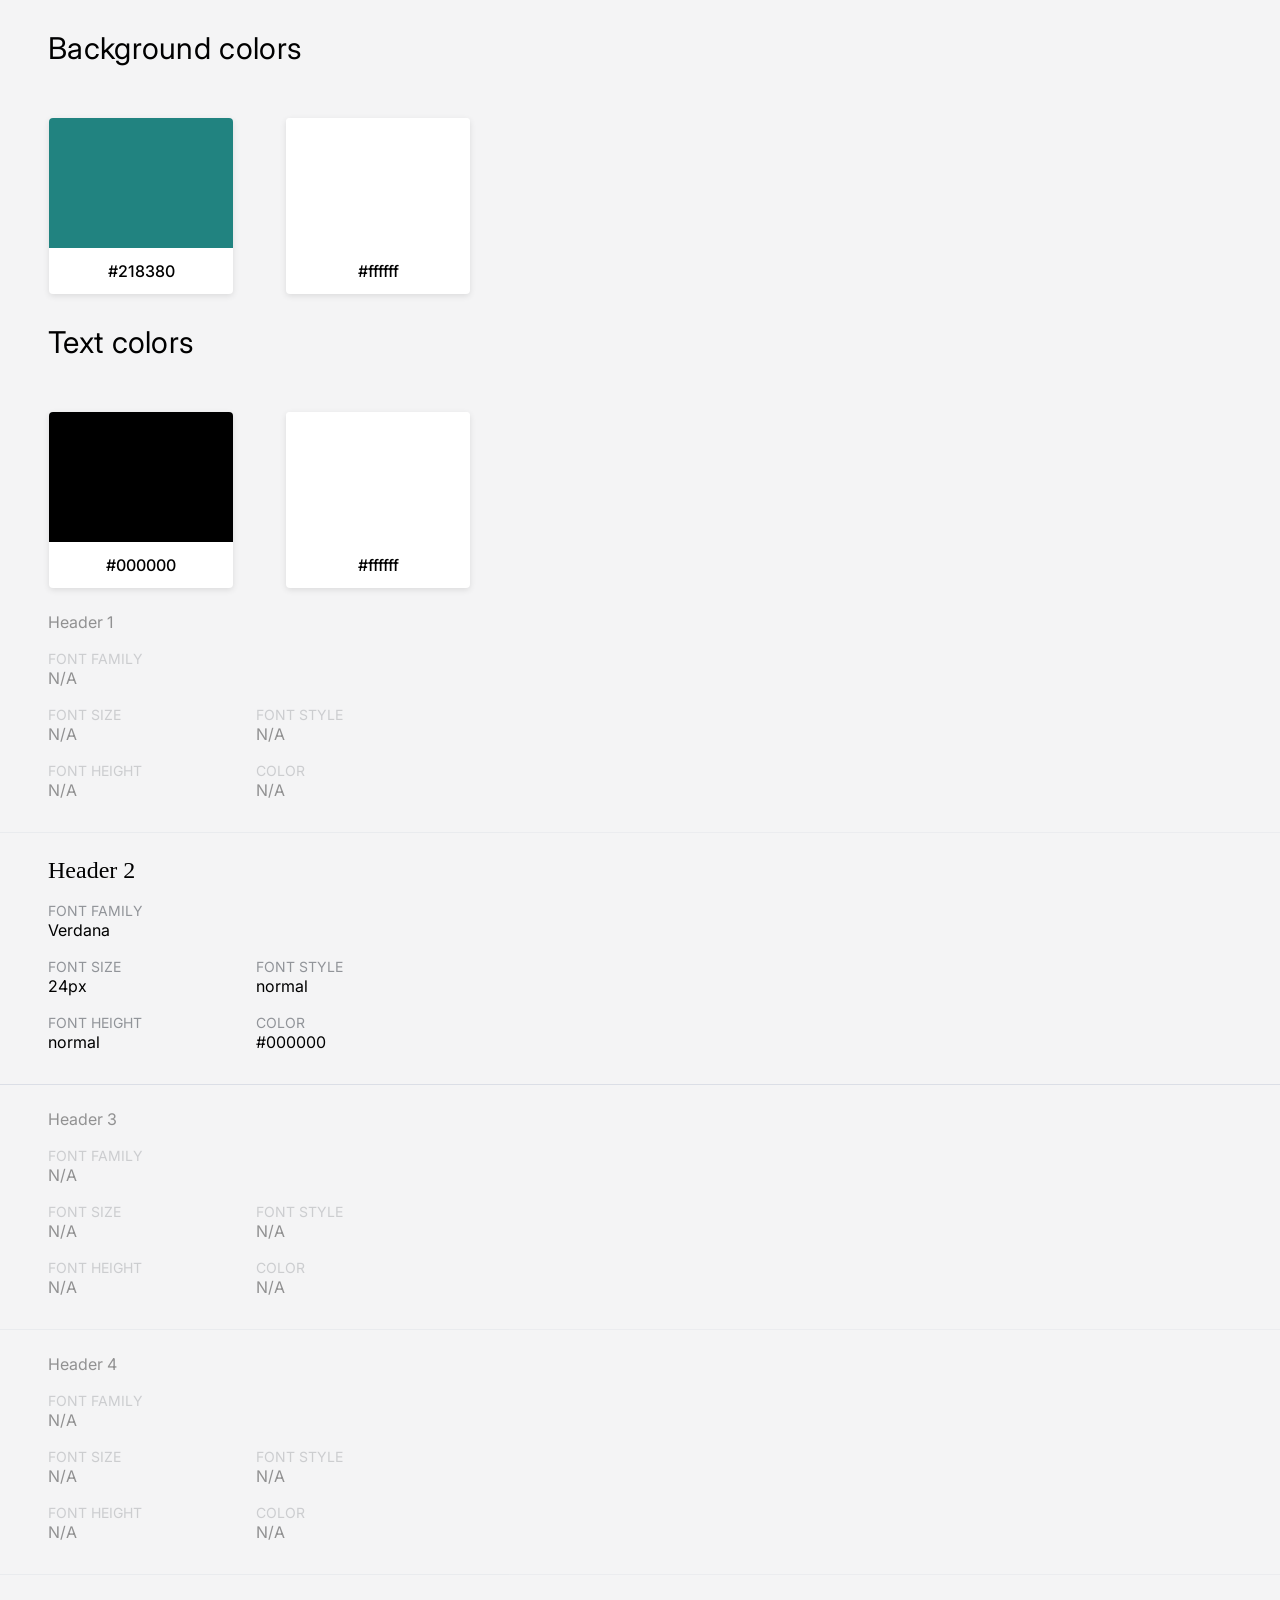
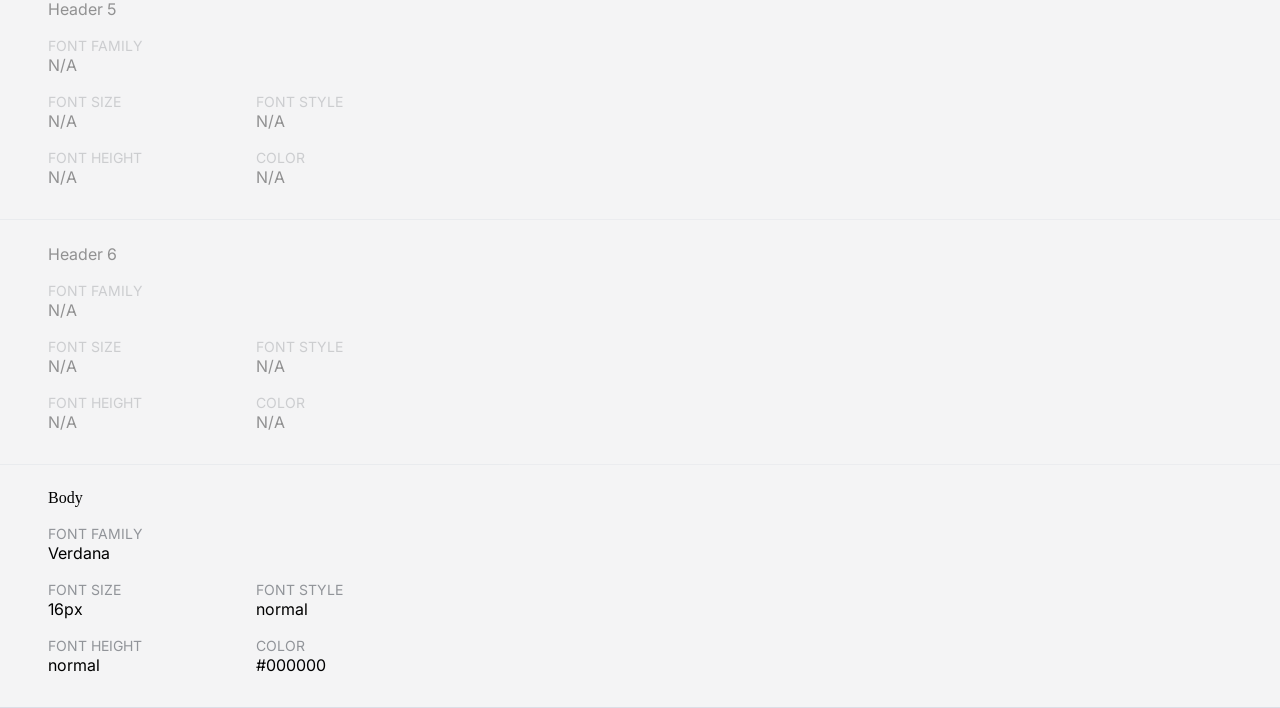
==== public/style-guide.html @ baf05054 "added" ====
<!DOCTYPE html>
<html lang="en">
<head>
    <meta charset="utf-8">
    <meta http-equiv="X-UA-Compatible" content="IE=edge,chrome=1">
	<link rel="preconnect" href="https://fonts.gstatic.com">
	<link href="https://fonts.googleapis.com/css2?family=Inter:wght@400;500&display=swap" rel="stylesheet">
    <link href="https://fonts.googleapis.com/css2?family=Manrope&display=swap" rel="stylesheet">
	<title>codedamn Project Style Guide</title>
    <!-- open this in browser to see the style guide -->
    <style>
        #header {
            margin: 0 auto;
            background-color: white;
        }

        #logo {
            padding-right: 10px;
			margin-top: 2px;
			height: 24px;
        }

		#header-logo {
		    height: 95px;
			position: relative;
		}
		
		#logo-text {
			position: absolute;
			top: 50%; left: 50%;
		    transform: translate(-50%,-50%);
			width: 305px;
		}

        h1 {
            font-family: Manrope;
			font-size: 24px;
			font-style: normal;
			font-weight: 400;
			line-height: 24px;
			letter-spacing: 0em;
			text-align: left;
			margin: 0px;
			
        }

        h2 {
            font-family: 'Inter', sans-serif;
            font-size:17px;
            color:#263646;
            margin-top:33px;
            margin-bottom:0px;
        }
		
		h2 span {
			font-family: 'Inter', sans-serif;
            font-size:10px;
            color:#777777;
            margin-top:33px;
            margin-bottom:0px;
		
		}

        h3 {
            color:#777777;
            margin-top:8px;
            margin-bottom:30px;
        }

        

        h4 {
            font-family:'Inter';
            font-weight:700;
            color:#777777;
            font-size:14px;
            margin-top: 24px;
            margin-bottom: 0px;

        }
		
		h4 span {
			font-size:12px;
		}
		
		h5 {
			color: white;
			margin: 0px auto;
			padding-top: 7px;
			padding-bottom: 7px;
			
		}
		
		body {
			margin:0px !important;
		}

        span {
            font-family: 'Inter', sans-serif;
            color:#777777;
            margin-top:7px;
            margin-bottom:0px;
            font-size:14px;
        }

        p {
            font-family: 'Inter', sans-serif;
			color: black;
            text-align:center;
            margin-top: 13px;
            margin-bottom: 13px;
        }



        img {
            float:left;
        }

        #main-holder {
            clear:both;
			background-color:#f4f4f5;
        }

        #backgrondcolors {
            
        }
		
		.color-section {
			font-family: Inter;
			font-size: 30px;
			font-style: normal;
			font-weight: 400;
			letter-spacing: 0.01em;
			text-align: left;
			padding: 30px 0 20px 48px;
		}

        #textcolors {
            
        }

        .color-wrapper {
            display:inline-block;
            margin-top: 32px;
			box-shadow: 0px 2px 6px rgba(0, 0, 0, 0.1);
			border-radius: 4px;
			background-color: white;
			margin-left: 49px;
			font-size: 16px;
			font-weight: 500;
        }
        .color-holder {
            width: 184px;
            height: 130px;
            background: #ACACAC;
            margin: auto;
			border-radius: 4px 4px 0px 0px;
        }
		
		.not-set {
			opacity:0.4;
		}

        .typography-header {
            padding-left: 48px;
            padding-top: 24px;
            padding-bottom: 16px;
        }

        #typography {
            font-family: Inter;
            font-size: 16px;
            font-style: normal;
            font-weight: 400;
            letter-spacing: 0em;
            text-align: left;
            color: black;
        }

        #typography span {
            color: #919499;
            text-transform: uppercase;
            line-height: 19px;
        }

        .typography-row {
            padding-left: 48px;
            padding-bottom: 16px;
        }

        .typography-col-1{
            display: inline-block;
        }

        .typography-col-2{
            display: inline-block;
            position: absolute;
            left: 256px;
        }

        dt {
            border-bottom: 1px solid #DBDEE6;
            padding-bottom: 16px;
        }
    </style>
</head>

<div id="main-holder" class="container_16">
    <div id="backgrondcolors">
		<div class="color-section">Background colors</div>
        
        
        <div class="color-wrapper">
            <div class="color-holder" id="color-holder-1" style="background-color:#218380">
            </div>
			<div class="color-text">
				<p>#218380</p>
			</div>
        </div>

        
        
        
        <div class="color-wrapper">
            <div class="color-holder" id="color-holder-2" style="background-color:#ffffff">
            </div>
			<div class="color-text">
				<p>#ffffff</p>
			</div>
        </div>

        
        
    </div>

    <div id="textcolors">
		<div class="color-section">Text colors</div>
        
        
        <div class="color-wrapper">
            <div class="color-holder" id="color-1" style="background-color:#000000">
            </div>
            <p>#000000</p>
        </div>
        
        
        
        <div class="color-wrapper">
            <div class="color-holder" id="color-2" style="background-color:#ffffff">
            </div>
            <p>#ffffff</p>
        </div>
        
        
    </div>
    <div id="typography">
        <div class="typeclass">
            
            
            <dt id="result-header-h1-dt" class="not-set first">
            <div class="typography-header">
                <div style="font-family:N/A; font-style:N/A; font-size:N/A; line-height:; color:; background-color:transparent;margin-left: 0px;">Header 1</div>
            </div>
            <div>
                <div class="typography-row"><span>Font Family</span><br>N/A</div>
                <div class="typography-row"><div class="typography-col-1"><span>Font Size</span><br>N/A</div><div class="typography-col-2"><span>Font Style</span><br>N/A</div></div>
                <div class="typography-row"><div class="typography-col-1"><span>Font Height</span><br>N/A</div><div class="typography-col-2"><span>Color</span><br>N/A</div></div>      
            </div>
            </dt>
            
            
            <dt id="result-header-h2-dt" class=" ">
            <div class="typography-header">
                <div style="font-family:Verdana; font-style:normal; font-size:24px; line-height:; color:; background-color:transparent;margin-left: 0px;">Header 2</div>
            </div>
            <div>
                <div class="typography-row"><span>Font Family</span><br>Verdana</div>
                <div class="typography-row"><div class="typography-col-1"><span>Font Size</span><br>24px</div><div class="typography-col-2"><span>Font Style</span><br>normal</div></div>
                <div class="typography-row"><div class="typography-col-1"><span>Font Height</span><br>normal</div><div class="typography-col-2"><span>Color</span><br>#000000</div></div>      
            </div>
            </dt>
            
            
            <dt id="result-header-h3-dt" class="not-set ">
            <div class="typography-header">
                <div style="font-family:N/A; font-style:N/A; font-size:N/A; line-height:; color:; background-color:transparent;margin-left: 0px;">Header 3</div>
            </div>
            <div>
                <div class="typography-row"><span>Font Family</span><br>N/A</div>
                <div class="typography-row"><div class="typography-col-1"><span>Font Size</span><br>N/A</div><div class="typography-col-2"><span>Font Style</span><br>N/A</div></div>
                <div class="typography-row"><div class="typography-col-1"><span>Font Height</span><br>N/A</div><div class="typography-col-2"><span>Color</span><br>N/A</div></div>      
            </div>
            </dt>
            
            
            <dt id="result-header-h4-dt" class="not-set ">
            <div class="typography-header">
                <div style="font-family:N/A; font-style:N/A; font-size:N/A; line-height:; color:; background-color:transparent;margin-left: 0px;">Header 4</div>
            </div>
            <div>
                <div class="typography-row"><span>Font Family</span><br>N/A</div>
                <div class="typography-row"><div class="typography-col-1"><span>Font Size</span><br>N/A</div><div class="typography-col-2"><span>Font Style</span><br>N/A</div></div>
                <div class="typography-row"><div class="typography-col-1"><span>Font Height</span><br>N/A</div><div class="typography-col-2"><span>Color</span><br>N/A</div></div>      
            </div>
            </dt>
            
            
            <dt id="result-header-h5-dt" class="not-set ">
            <div class="typography-header">
                <div style="font-family:N/A; font-style:N/A; font-size:N/A; line-height:; color:; background-color:transparent;margin-left: 0px;">Header 5</div>
            </div>
            <div>
                <div class="typography-row"><span>Font Family</span><br>N/A</div>
                <div class="typography-row"><div class="typography-col-1"><span>Font Size</span><br>N/A</div><div class="typography-col-2"><span>Font Style</span><br>N/A</div></div>
                <div class="typography-row"><div class="typography-col-1"><span>Font Height</span><br>N/A</div><div class="typography-col-2"><span>Color</span><br>N/A</div></div>      
            </div>
            </dt>
            
            
            <dt id="result-header-h6-dt" class="not-set ">
            <div class="typography-header">
                <div style="font-family:N/A; font-style:N/A; font-size:N/A; line-height:; color:; background-color:transparent;margin-left: 0px;">Header 6</div>
            </div>
            <div>
                <div class="typography-row"><span>Font Family</span><br>N/A</div>
                <div class="typography-row"><div class="typography-col-1"><span>Font Size</span><br>N/A</div><div class="typography-col-2"><span>Font Style</span><br>N/A</div></div>
                <div class="typography-row"><div class="typography-col-1"><span>Font Height</span><br>N/A</div><div class="typography-col-2"><span>Color</span><br>N/A</div></div>      
            </div>
            </dt>
            

            
            <dt id="result-header-h7-dt" class=" ">
            <div class="typography-header">
                <div style="font-family:Verdana; font-style:normal; font-size:16px; line-height:; color:; background-color:transparent;margin-left: 0px;">Body</div>
            </div>
            <div>
                <div class="typography-row"><span>Font Family</span><br>Verdana</div>
                <div class="typography-row"><div class="typography-col-1"><span>Font Size</span><br>16px</div><div class="typography-col-2"><span>Font Style</span><br>normal</div></div>
                <div class="typography-row"><div class="typography-col-1"><span>Font Height</span><br>normal</div><div class="typography-col-2"><span>Color</span><br>#000000</div></div>      
            </div>
            </dt>
        </div>
    </div>
</div>
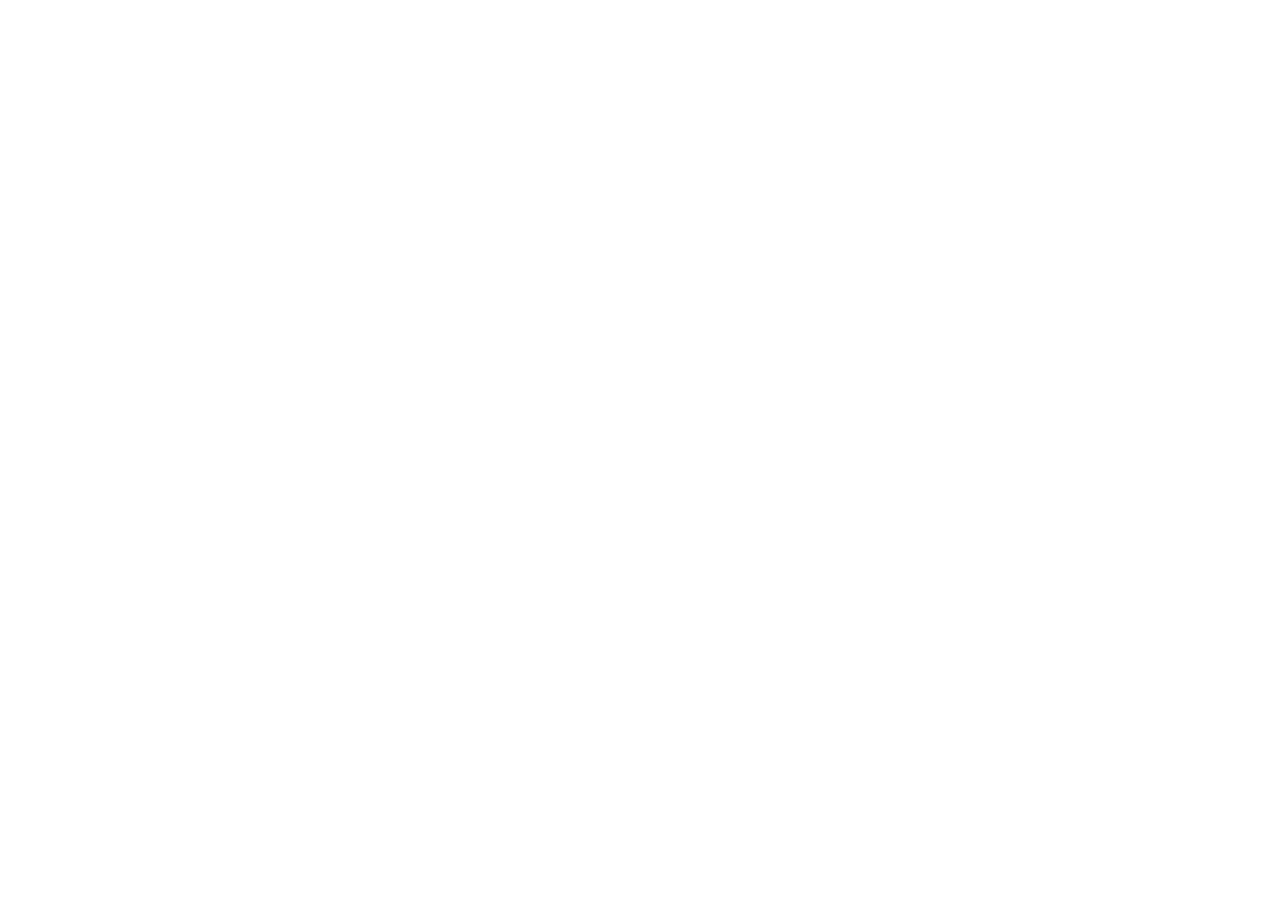
==== commit 53a875b1: "added" ====
--- a/public/style-guide.html
+++ b/public/style-guide.html
@@ -1,346 +1,522 @@
-<!DOCTYPE html>
+<!-- <!DOCTYPE html>
 <html lang="en">
-<head>
-    <meta charset="utf-8">
-    <meta http-equiv="X-UA-Compatible" content="IE=edge,chrome=1">
-	<link rel="preconnect" href="https://fonts.gstatic.com">
-	<link href="https://fonts.googleapis.com/css2?family=Inter:wght@400;500&display=swap" rel="stylesheet">
-    <link href="https://fonts.googleapis.com/css2?family=Manrope&display=swap" rel="stylesheet">
-	<title>codedamn Project Style Guide</title>
-    <!-- open this in browser to see the style guide -->
+  <head>
+    <meta charset="utf-8" />
+    <meta http-equiv="X-UA-Compatible" content="IE=edge,chrome=1" />
+    <link rel="preconnect" href="https://fonts.gstatic.com" />
+    <link
+      href="https://fonts.googleapis.com/css2?family=Inter:wght@400;500&display=swap"
+      rel="stylesheet"
+    />
+    <link
+      href="https://fonts.googleapis.com/css2?family=Manrope&display=swap"
+      rel="stylesheet"
+    />
+    <title>codedamn Project Style Guide</title>
+ open this in browser to see the style guide
     <style>
-        #header {
-            margin: 0 auto;
-            background-color: white;
-        }
-
-        #logo {
-            padding-right: 10px;
-			margin-top: 2px;
-			height: 24px;
-        }
-
-		#header-logo {
-		    height: 95px;
-			position: relative;
-		}
-		
-		#logo-text {
-			position: absolute;
-			top: 50%; left: 50%;
-		    transform: translate(-50%,-50%);
-			width: 305px;
-		}
-
-        h1 {
-            font-family: Manrope;
-			font-size: 24px;
-			font-style: normal;
-			font-weight: 400;
-			line-height: 24px;
-			letter-spacing: 0em;
-			text-align: left;
-			margin: 0px;
-			
-        }
-
-        h2 {
-            font-family: 'Inter', sans-serif;
-            font-size:17px;
-            color:#263646;
-            margin-top:33px;
-            margin-bottom:0px;
-        }
-		
-		h2 span {
-			font-family: 'Inter', sans-serif;
-            font-size:10px;
-            color:#777777;
-            margin-top:33px;
-            margin-bottom:0px;
-		
-		}
-
-        h3 {
-            color:#777777;
-            margin-top:8px;
-            margin-bottom:30px;
-        }
-
-        
-
-        h4 {
-            font-family:'Inter';
-            font-weight:700;
-            color:#777777;
-            font-size:14px;
-            margin-top: 24px;
-            margin-bottom: 0px;
-
-        }
-		
-		h4 span {
-			font-size:12px;
-		}
-		
-		h5 {
-			color: white;
-			margin: 0px auto;
-			padding-top: 7px;
-			padding-bottom: 7px;
-			
-		}
-		
-		body {
-			margin:0px !important;
-		}
-
-        span {
-            font-family: 'Inter', sans-serif;
-            color:#777777;
-            margin-top:7px;
-            margin-bottom:0px;
-            font-size:14px;
-        }
-
-        p {
-            font-family: 'Inter', sans-serif;
-			color: black;
-            text-align:center;
-            margin-top: 13px;
-            margin-bottom: 13px;
-        }
-
-
-
-        img {
-            float:left;
-        }
-
-        #main-holder {
-            clear:both;
-			background-color:#f4f4f5;
-        }
-
-        #backgrondcolors {
-            
-        }
-		
-		.color-section {
-			font-family: Inter;
-			font-size: 30px;
-			font-style: normal;
-			font-weight: 400;
-			letter-spacing: 0.01em;
-			text-align: left;
-			padding: 30px 0 20px 48px;
-		}
-
-        #textcolors {
-            
-        }
-
-        .color-wrapper {
-            display:inline-block;
-            margin-top: 32px;
-			box-shadow: 0px 2px 6px rgba(0, 0, 0, 0.1);
-			border-radius: 4px;
-			background-color: white;
-			margin-left: 49px;
-			font-size: 16px;
-			font-weight: 500;
-        }
-        .color-holder {
-            width: 184px;
-            height: 130px;
-            background: #ACACAC;
-            margin: auto;
-			border-radius: 4px 4px 0px 0px;
-        }
-		
-		.not-set {
-			opacity:0.4;
-		}
-
-        .typography-header {
-            padding-left: 48px;
-            padding-top: 24px;
-            padding-bottom: 16px;
-        }
-
-        #typography {
-            font-family: Inter;
-            font-size: 16px;
-            font-style: normal;
-            font-weight: 400;
-            letter-spacing: 0em;
-            text-align: left;
-            color: black;
-        }
-
-        #typography span {
-            color: #919499;
-            text-transform: uppercase;
-            line-height: 19px;
-        }
-
-        .typography-row {
-            padding-left: 48px;
-            padding-bottom: 16px;
-        }
-
-        .typography-col-1{
-            display: inline-block;
-        }
-
-        .typography-col-2{
-            display: inline-block;
-            position: absolute;
-            left: 256px;
-        }
-
-        dt {
-            border-bottom: 1px solid #DBDEE6;
-            padding-bottom: 16px;
-        }
+      #header {
+        margin: 0 auto;
+        background-color: white;
+      }
+
+      #logo {
+        padding-right: 10px;
+        margin-top: 2px;
+        height: 24px;
+      }
+
+      #header-logo {
+        height: 95px;
+        position: relative;
+      }
+
+      #logo-text {
+        position: absolute;
+        top: 50%;
+        left: 50%;
+        transform: translate(-50%, -50%);
+        width: 305px;
+      }
+
+      h1 {
+        font-family: Manrope;
+        font-size: 24px;
+        font-style: normal;
+        font-weight: 400;
+        line-height: 24px;
+        letter-spacing: 0em;
+        text-align: left;
+        margin: 0px;
+      }
+
+      h2 {
+        font-family: "Inter", sans-serif;
+        font-size: 17px;
+        color: #263646;
+        margin-top: 33px;
+        margin-bottom: 0px;
+      }
+
+      h2 span {
+        font-family: "Inter", sans-serif;
+        font-size: 10px;
+        color: #777777;
+        margin-top: 33px;
+        margin-bottom: 0px;
+      }
+
+      h3 {
+        color: #777777;
+        margin-top: 8px;
+        margin-bottom: 30px;
+      }
+
+      h4 {
+        font-family: "Inter";
+        font-weight: 700;
+        color: #777777;
+        font-size: 14px;
+        margin-top: 24px;
+        margin-bottom: 0px;
+      }
+
+      h4 span {
+        font-size: 12px;
+      }
+
+      h5 {
+        color: white;
+        margin: 0px auto;
+        padding-top: 7px;
+        padding-bottom: 7px;
+      }
+
+      body {
+        margin: 0px !important;
+      }
+
+      span {
+        font-family: "Inter", sans-serif;
+        color: #777777;
+        margin-top: 7px;
+        margin-bottom: 0px;
+        font-size: 14px;
+      }
+
+      p {
+        font-family: "Inter", sans-serif;
+        color: black;
+        text-align: center;
+        margin-top: 13px;
+        margin-bottom: 13px;
+      }
+
+      img {
+        float: left;
+      }
+
+      #main-holder {
+        clear: both;
+        background-color: #f4f4f5;
+      }
+
+      #backgrondcolors {
+      }
+
+      .color-section {
+        font-family: Inter;
+        font-size: 30px;
+        font-style: normal;
+        font-weight: 400;
+        letter-spacing: 0.01em;
+        text-align: left;
+        padding: 30px 0 20px 48px;
+      }
+
+      #textcolors {
+      }
+
+      .color-wrapper {
+        display: inline-block;
+        margin-top: 32px;
+        box-shadow: 0px 2px 6px rgba(0, 0, 0, 0.1);
+        border-radius: 4px;
+        background-color: white;
+        margin-left: 49px;
+        font-size: 16px;
+        font-weight: 500;
+      }
+      .color-holder {
+        width: 184px;
+        height: 130px;
+        background: #acacac;
+        margin: auto;
+        border-radius: 4px 4px 0px 0px;
+      }
+
+      .not-set {
+        opacity: 0.4;
+      }
+
+      .typography-header {
+        padding-left: 48px;
+        padding-top: 24px;
+        padding-bottom: 16px;
+      }
+
+      #typography {
+        font-family: Inter;
+        font-size: 16px;
+        font-style: normal;
+        font-weight: 400;
+        letter-spacing: 0em;
+        text-align: left;
+        color: black;
+      }
+
+      #typography span {
+        color: #919499;
+        text-transform: uppercase;
+        line-height: 19px;
+      }
+
+      .typography-row {
+        padding-left: 48px;
+        padding-bottom: 16px;
+      }
+
+      .typography-col-1 {
+        display: inline-block;
+      }
+
+      .typography-col-2 {
+        display: inline-block;
+        position: absolute;
+        left: 256px;
+      }
+
+      dt {
+        border-bottom: 1px solid #dbdee6;
+        padding-bottom: 16px;
+      }
     </style>
-</head>
-
-<div id="main-holder" class="container_16">
-    <div id="backgrondcolors">
-		<div class="color-section">Background colors</div>
-        
-        
+  </head>
+  <body>
+    <div id="main-holder" class="container_16">
+      <div id="backgrondcolors">
+        <div class="color-section">Background colors</div>
+
         <div class="color-wrapper">
-            <div class="color-holder" id="color-holder-1" style="background-color:#218380">
-            </div>
-			<div class="color-text">
-				<p>#218380</p>
-			</div>
+          <div
+            class="color-holder"
+            id="color-holder-1"
+            style="background-color: #218380"
+          ></div>
+          <div class="color-text">
+            <p>#218380</p>
+          </div>
         </div>
 
-        
-        
-        
         <div class="color-wrapper">
-            <div class="color-holder" id="color-holder-2" style="background-color:#ffffff">
-            </div>
-			<div class="color-text">
-				<p>#ffffff</p>
-			</div>
+          <div
+            class="color-holder"
+            id="color-holder-2"
+            style="background-color: #ffffff"
+          ></div>
+          <div class="color-text">
+            <p>#ffffff</p>
+          </div>
         </div>
-
-        
-        
+      </div>
+
+      <div id="textcolors">
+        <div class="color-section">Text colors</div>
+
+        <div class="color-wrapper">
+          <div
+            class="color-holder"
+            id="color-1"
+            style="background-color: #000000"
+          ></div>
+          <p>#000000</p>
+        </div>
+
+        <div class="color-wrapper">
+          <div
+            class="color-holder"
+            id="color-2"
+            style="background-color: #ffffff"
+          ></div>
+          <p>#ffffff</p>
+        </div>
+      </div>
+      <div id="typography">
+        <div class="typeclass">
+          <dt id="result-header-h1-dt" class="not-set first">
+            <div class="typography-header">
+              <div
+                style="
+                  font-family: N/A;
+                  font-style: N/A;
+                  font-size: N/A;
+                  line-height: ;
+                  color: ;
+                  background-color: transparent;
+                  margin-left: 0px;
+                "
+              >
+                Header 1
+              </div>
+            </div>
+            <div>
+              <div class="typography-row">
+                <span>Font Family</span><br />N/A
+              </div>
+              <div class="typography-row">
+                <div class="typography-col-1">
+                  <span>Font Size</span><br />N/A
+                </div>
+                <div class="typography-col-2">
+                  <span>Font Style</span><br />N/A
+                </div>
+              </div>
+              <div class="typography-row">
+                <div class="typography-col-1">
+                  <span>Font Height</span><br />N/A
+                </div>
+                <div class="typography-col-2"><span>Color</span><br />N/A</div>
+              </div>
+            </div>
+          </dt>
+
+          <dt id="result-header-h2-dt" class=" ">
+            <div class="typography-header">
+              <div
+                style="
+                  font-family: Verdana;
+                  font-style: normal;
+                  font-size: 24px;
+                  line-height: ;
+                  color: ;
+                  background-color: transparent;
+                  margin-left: 0px;
+                "
+              >
+                Header 2
+              </div>
+            </div>
+            <div>
+              <div class="typography-row">
+                <span>Font Family</span><br />Verdana
+              </div>
+              <div class="typography-row">
+                <div class="typography-col-1">
+                  <span>Font Size</span><br />24px
+                </div>
+                <div class="typography-col-2">
+                  <span>Font Style</span><br />normal
+                </div>
+              </div>
+              <div class="typography-row">
+                <div class="typography-col-1">
+                  <span>Font Height</span><br />normal
+                </div>
+                <div class="typography-col-2">
+                  <span>Color</span><br />#000000
+                </div>
+              </div>
+            </div>
+          </dt>
+
+          <dt id="result-header-h3-dt" class="not-set">
+            <div class="typography-header">
+              <div
+                style="
+                  font-family: N/A;
+                  font-style: N/A;
+                  font-size: N/A;
+                  line-height: ;
+                  color: ;
+                  background-color: transparent;
+                  margin-left: 0px;
+                "
+              >
+                Header 3
+              </div>
+            </div>
+            <div>
+              <div class="typography-row">
+                <span>Font Family</span><br />N/A
+              </div>
+              <div class="typography-row">
+                <div class="typography-col-1">
+                  <span>Font Size</span><br />N/A
+                </div>
+                <div class="typography-col-2">
+                  <span>Font Style</span><br />N/A
+                </div>
+              </div>
+              <div class="typography-row">
+                <div class="typography-col-1">
+                  <span>Font Height</span><br />N/A
+                </div>
+                <div class="typography-col-2"><span>Color</span><br />N/A</div>
+              </div>
+            </div>
+          </dt>
+
+          <dt id="result-header-h4-dt" class="not-set">
+            <div class="typography-header">
+              <div
+                style="
+                  font-family: N/A;
+                  font-style: N/A;
+                  font-size: N/A;
+                  line-height: ;
+                  color: ;
+                  background-color: transparent;
+                  margin-left: 0px;
+                "
+              >
+                Header 4
+              </div>
+            </div>
+            <div>
+              <div class="typography-row">
+                <span>Font Family</span><br />N/A
+              </div>
+              <div class="typography-row">
+                <div class="typography-col-1">
+                  <span>Font Size</span><br />N/A
+                </div>
+                <div class="typography-col-2">
+                  <span>Font Style</span><br />N/A
+                </div>
+              </div>
+              <div class="typography-row">
+                <div class="typography-col-1">
+                  <span>Font Height</span><br />N/A
+                </div>
+                <div class="typography-col-2"><span>Color</span><br />N/A</div>
+              </div>
+            </div>
+          </dt>
+
+          <dt id="result-header-h5-dt" class="not-set">
+            <div class="typography-header">
+              <div
+                style="
+                  font-family: N/A;
+                  font-style: N/A;
+                  font-size: N/A;
+                  line-height: ;
+                  color: ;
+                  background-color: transparent;
+                  margin-left: 0px;
+                "
+              >
+                Header 5
+              </div>
+            </div>
+            <div>
+              <div class="typography-row">
+                <span>Font Family</span><br />N/A
+              </div>
+              <div class="typography-row">
+                <div class="typography-col-1">
+                  <span>Font Size</span><br />N/A
+                </div>
+                <div class="typography-col-2">
+                  <span>Font Style</span><br />N/A
+                </div>
+              </div>
+              <div class="typography-row">
+                <div class="typography-col-1">
+                  <span>Font Height</span><br />N/A
+                </div>
+                <div class="typography-col-2"><span>Color</span><br />N/A</div>
+              </div>
+            </div>
+          </dt>
+
+          <dt id="result-header-h6-dt" class="not-set">
+            <div class="typography-header">
+              <div
+                style="
+                  font-family: N/A;
+                  font-style: N/A;
+                  font-size: N/A;
+                  line-height: ;
+                  color: ;
+                  background-color: transparent;
+                  margin-left: 0px;
+                "
+              >
+                Header 6
+              </div>
+            </div>
+            <div>
+              <div class="typography-row">
+                <span>Font Family</span><br />N/A
+              </div>
+              <div class="typography-row">
+                <div class="typography-col-1">
+                  <span>Font Size</span><br />N/A
+                </div>
+                <div class="typography-col-2">
+                  <span>Font Style</span><br />N/A
+                </div>
+              </div>
+              <div class="typography-row">
+                <div class="typography-col-1">
+                  <span>Font Height</span><br />N/A
+                </div>
+                <div class="typography-col-2"><span>Color</span><br />N/A</div>
+              </div>
+            </div>
+          </dt>
+
+          <dt id="result-header-h7-dt" class=" ">
+            <div class="typography-header">
+              <div
+                style="
+                  font-family: Verdana;
+                  font-style: normal;
+                  font-size: 16px;
+                  line-height: ;
+                  color: ;
+                  background-color: transparent;
+                  margin-left: 0px;
+                "
+              >
+                Body
+              </div>
+            </div>
+            <div>
+              <div class="typography-row">
+                <span>Font Family</span><br />Verdana
+              </div>
+              <div class="typography-row">
+                <div class="typography-col-1">
+                  <span>Font Size</span><br />16px
+                </div>
+                <div class="typography-col-2">
+                  <span>Font Style</span><br />normal
+                </div>
+              </div>
+              <div class="typography-row">
+                <div class="typography-col-1">
+                  <span>Font Height</span><br />normal
+                </div>
+                <div class="typography-col-2">
+                  <span>Color</span><br />#000000
+                </div>
+              </div>
+            </div>
+          </dt>
+        </div>
+      </div>
     </div>
-
-    <div id="textcolors">
-		<div class="color-section">Text colors</div>
-        
-        
-        <div class="color-wrapper">
-            <div class="color-holder" id="color-1" style="background-color:#000000">
-            </div>
-            <p>#000000</p>
-        </div>
-        
-        
-        
-        <div class="color-wrapper">
-            <div class="color-holder" id="color-2" style="background-color:#ffffff">
-            </div>
-            <p>#ffffff</p>
-        </div>
-        
-        
-    </div>
-    <div id="typography">
-        <div class="typeclass">
-            
-            
-            <dt id="result-header-h1-dt" class="not-set first">
-            <div class="typography-header">
-                <div style="font-family:N/A; font-style:N/A; font-size:N/A; line-height:; color:; background-color:transparent;margin-left: 0px;">Header 1</div>
-            </div>
-            <div>
-                <div class="typography-row"><span>Font Family</span><br>N/A</div>
-                <div class="typography-row"><div class="typography-col-1"><span>Font Size</span><br>N/A</div><div class="typography-col-2"><span>Font Style</span><br>N/A</div></div>
-                <div class="typography-row"><div class="typography-col-1"><span>Font Height</span><br>N/A</div><div class="typography-col-2"><span>Color</span><br>N/A</div></div>      
-            </div>
-            </dt>
-            
-            
-            <dt id="result-header-h2-dt" class=" ">
-            <div class="typography-header">
-                <div style="font-family:Verdana; font-style:normal; font-size:24px; line-height:; color:; background-color:transparent;margin-left: 0px;">Header 2</div>
-            </div>
-            <div>
-                <div class="typography-row"><span>Font Family</span><br>Verdana</div>
-                <div class="typography-row"><div class="typography-col-1"><span>Font Size</span><br>24px</div><div class="typography-col-2"><span>Font Style</span><br>normal</div></div>
-                <div class="typography-row"><div class="typography-col-1"><span>Font Height</span><br>normal</div><div class="typography-col-2"><span>Color</span><br>#000000</div></div>      
-            </div>
-            </dt>
-            
-            
-            <dt id="result-header-h3-dt" class="not-set ">
-            <div class="typography-header">
-                <div style="font-family:N/A; font-style:N/A; font-size:N/A; line-height:; color:; background-color:transparent;margin-left: 0px;">Header 3</div>
-            </div>
-            <div>
-                <div class="typography-row"><span>Font Family</span><br>N/A</div>
-                <div class="typography-row"><div class="typography-col-1"><span>Font Size</span><br>N/A</div><div class="typography-col-2"><span>Font Style</span><br>N/A</div></div>
-                <div class="typography-row"><div class="typography-col-1"><span>Font Height</span><br>N/A</div><div class="typography-col-2"><span>Color</span><br>N/A</div></div>      
-            </div>
-            </dt>
-            
-            
-            <dt id="result-header-h4-dt" class="not-set ">
-            <div class="typography-header">
-                <div style="font-family:N/A; font-style:N/A; font-size:N/A; line-height:; color:; background-color:transparent;margin-left: 0px;">Header 4</div>
-            </div>
-            <div>
-                <div class="typography-row"><span>Font Family</span><br>N/A</div>
-                <div class="typography-row"><div class="typography-col-1"><span>Font Size</span><br>N/A</div><div class="typography-col-2"><span>Font Style</span><br>N/A</div></div>
-                <div class="typography-row"><div class="typography-col-1"><span>Font Height</span><br>N/A</div><div class="typography-col-2"><span>Color</span><br>N/A</div></div>      
-            </div>
-            </dt>
-            
-            
-            <dt id="result-header-h5-dt" class="not-set ">
-            <div class="typography-header">
-                <div style="font-family:N/A; font-style:N/A; font-size:N/A; line-height:; color:; background-color:transparent;margin-left: 0px;">Header 5</div>
-            </div>
-            <div>
-                <div class="typography-row"><span>Font Family</span><br>N/A</div>
-                <div class="typography-row"><div class="typography-col-1"><span>Font Size</span><br>N/A</div><div class="typography-col-2"><span>Font Style</span><br>N/A</div></div>
-                <div class="typography-row"><div class="typography-col-1"><span>Font Height</span><br>N/A</div><div class="typography-col-2"><span>Color</span><br>N/A</div></div>      
-            </div>
-            </dt>
-            
-            
-            <dt id="result-header-h6-dt" class="not-set ">
-            <div class="typography-header">
-                <div style="font-family:N/A; font-style:N/A; font-size:N/A; line-height:; color:; background-color:transparent;margin-left: 0px;">Header 6</div>
-            </div>
-            <div>
-                <div class="typography-row"><span>Font Family</span><br>N/A</div>
-                <div class="typography-row"><div class="typography-col-1"><span>Font Size</span><br>N/A</div><div class="typography-col-2"><span>Font Style</span><br>N/A</div></div>
-                <div class="typography-row"><div class="typography-col-1"><span>Font Height</span><br>N/A</div><div class="typography-col-2"><span>Color</span><br>N/A</div></div>      
-            </div>
-            </dt>
-            
-
-            
-            <dt id="result-header-h7-dt" class=" ">
-            <div class="typography-header">
-                <div style="font-family:Verdana; font-style:normal; font-size:16px; line-height:; color:; background-color:transparent;margin-left: 0px;">Body</div>
-            </div>
-            <div>
-                <div class="typography-row"><span>Font Family</span><br>Verdana</div>
-                <div class="typography-row"><div class="typography-col-1"><span>Font Size</span><br>16px</div><div class="typography-col-2"><span>Font Style</span><br>normal</div></div>
-                <div class="typography-row"><div class="typography-col-1"><span>Font Height</span><br>normal</div><div class="typography-col-2"><span>Color</span><br>#000000</div></div>      
-            </div>
-            </dt>
-        </div>
-    </div>
-</div>+  </body>
+</html> -->
